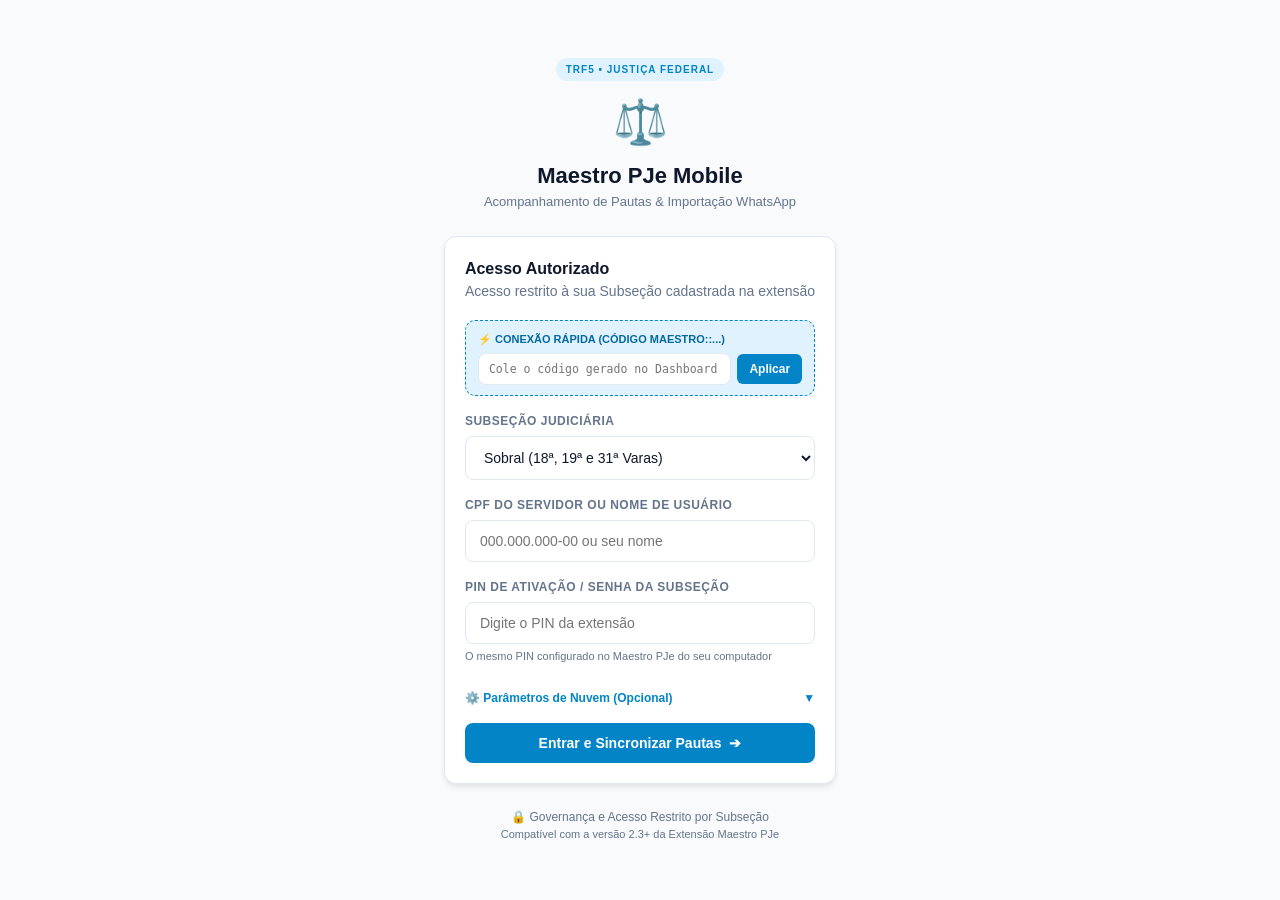
==== index.html @ 02ad8655 "Publicar Maestro PJe Mobile PWA (WhatsApp -> Escala)" ====
<!DOCTYPE html>
<html lang="pt-BR">
<head>
  <meta charset="UTF-8">
  <meta name="viewport" content="width=device-width, initial-scale=1.0, maximum-scale=1.0, user-scalable=no, viewport-fit=cover">
  <title>Maestro PJe - Gestão de Pautas</title>
  
  <!-- Configurações PWA Android -->
  <meta name="theme-color" content="#0284C7">
  <meta name="mobile-web-app-capable" content="yes">
  <meta name="apple-mobile-web-app-status-bar-style" content="black-translucent">
  <link rel="manifest" href="./manifest.json">
  <link rel="icon" type="image/png" sizes="192x192" href="./icon-192.png">
  <link rel="apple-touch-icon" href="./icon-192.png">

  <link rel="stylesheet" href="./styles.css">
</head>
<body>

  <!-- ========================================================== -->
  <!-- TELA 1: AUTENTICAÇÃO E VINCULAÇÃO DE SUBSEÇÃO             -->
  <!-- ========================================================== -->
  <div id="screenLogin" class="screen active">
    <div class="login-container">
      <div class="login-brand">
        <div class="brand-badge">TRF5 • JUSTIÇA FEDERAL</div>
        <div class="brand-icon">⚖️</div>
        <h1>Maestro PJe Mobile</h1>
        <p class="brand-sub">Acompanhamento de Pautas &amp; Importação WhatsApp</p>
      </div>

      <div class="card login-card">
        <div class="card-header">
          <h3>Acesso Autorizado</h3>
          <p class="text-muted">Acesso restrito à sua Subseção cadastrada na extensão</p>
        </div>

        <form id="formLogin">
          <!-- BLOCO COMPACTO: PAREAMENTO RÁPIDO COM CÓDIGO DA VARA -->
          <div class="wpp-code-box">
            <label for="loginCodigoConexao" class="wpp-code-label">⚡ Conexão Rápida (Código MAESTRO::...)</label>
            <div class="wpp-code-row">
              <input type="text" id="loginCodigoConexao" class="form-control wpp-code-input" placeholder="Cole o código gerado no Dashboard...">
              <button type="button" id="btnAplicarCodigoMobile" class="btn btn-primary btn-sm">Aplicar</button>
            </div>
            <div id="loginCodigoStatus" class="wpp-code-status" style="display: none;"></div>
          </div>

          <div class="form-group">
            <label for="loginSubsecao">Subseção Judiciária</label>
            <select id="loginSubsecao" class="form-control" required>
              <option value="">Selecione sua subseção...</option>
              <option value="sobral" selected>Sobral (18ª, 19ª e 31ª Varas)</option>
              <option value="fortaleza">Fortaleza (Sede JFCE)</option>
              <option value="juazeiro_do_norte">Juazeiro do Norte</option>
              <option value="limoeiro_do_norte">Limoeiro do Norte</option>
              <option value="crateus">Crateús</option>
              <option value="quixada">Quixadá</option>
              <option value="taua">Tauá</option>
              <option value="iguatu">Iguatu</option>
              <option value="itapipoca">Itapipoca</option>
              <option value="maracanau">Maracanaú</option>
            </select>
          </div>

          <div class="form-group">
            <label for="loginCpf">CPF do Servidor ou Nome de Usuário</label>
            <input type="text" id="loginCpf" class="form-control" placeholder="000.000.000-00 ou seu nome" required autocomplete="username">
          </div>

          <div class="form-group">
            <label for="loginPin">PIN de Ativação / Senha da Subseção</label>
            <input type="password" id="loginPin" class="form-control" placeholder="Digite o PIN da extensão" required autocomplete="current-password">
            <small class="form-hint">O mesmo PIN configurado no Maestro PJe do seu computador</small>
          </div>

          <div class="advanced-toggle" id="btnToggleConfigAvancada" role="button" tabindex="0">
            <span>⚙️ Parâmetros de Nuvem (Opcional)</span>
            <span id="iconToggleAdv">▼</span>
          </div>

          <div id="boxConfigAvancada" class="advanced-box" style="display: none;">
            <div class="form-group">
              <label for="loginProjectId">ID do Projeto Firebase</label>
              <input type="text" id="loginProjectId" class="form-control" placeholder="ex: maestro-pje-trf5">
            </div>
            <div class="form-group">
              <label for="loginChaveNuvem">Chave de Criptografia da Subseção</label>
              <input type="password" id="loginChaveNuvem" class="form-control" placeholder="Chave AES da Vara (se aplicável)">
            </div>
            <label class="wpp-checkbox-inline">
              <input type="checkbox" id="chkLembrarChaveMobile" checked>
              <span>Manter chave AES salva neste aparelho (para envio rápido)</span>
            </label>
          </div>

          <button type="submit" id="btnLogin" class="btn btn-primary btn-block">
            <span>Entrar e Sincronizar Pautas</span>
            <span class="btn-arrow">➔</span>
          </button>
        </form>

        <div id="loginMsg" class="alert-box" style="display: none;"></div>
      </div>

      <div class="login-footer">
        <p>🔒 Governança e Acesso Restrito por Subseção</p>
        <p class="text-xs">Compatível com a versão 2.3+ da Extensão Maestro PJe</p>
      </div>
    </div>
  </div>

  <!-- ========================================================== -->
  <!-- TELA 2: APLICATIVO PRINCIPAL (PAUTAS, WHATSAPP E RELATÓRIOS) -->
  <!-- ========================================================== -->
  <div id="screenApp" class="screen">
    
    <!-- HEADER SUPERIOR -->
    <header class="app-header">
      <div class="header-left">
        <div class="app-badge">MAESTRO PJE</div>
        <div class="user-subsecao-badge" id="headerSubsecaoBadge">
          <span class="sub-dot"></span>
          <span id="lblNomeSubsecao">Sobral</span>
        </div>
      </div>
      <div class="header-right">
        <button type="button" class="btn-icon" id="btnHeaderSyncPautas" title="Recarregar pautas">🔄</button>
        <button type="button" class="btn-icon" id="btnHeaderLogout" title="Sair / Trocar usuário">🚪</button>
      </div>
    </header>

    <!-- BARRA DE USUÁRIO E RESTRIÇÃO DE ESCOPO -->
    <div class="user-status-strip">
      <div class="status-info">
        <span class="user-avatar">👤</span>
        <div class="user-details">
          <span class="user-name" id="lblUsuarioNome">Servidor Autorizado</span>
          <span class="user-scope" id="lblEscopoRestricao">🔒 Acesso restrito à Subseção de Sobral</span>
        </div>
      </div>
      <span class="badge-role" id="lblPerfilRole">Editor</span>
    </div>

    <!-- ABAS PRINCIPAIS (NAVEGAÇÃO) -->
    <nav class="main-tabs">
      <button type="button" class="tab-btn active" data-tab="tabDashboard">
        <span class="tab-icon">📊</span>
        <span>Visão Geral</span>
      </button>
      <button type="button" class="tab-btn" data-tab="tabPautas">
        <span class="tab-icon">🗓️</span>
        <span>Pautas</span>
      </button>
      <button type="button" class="tab-btn" data-tab="tabWhatsapp">
        <span class="tab-icon">📲</span>
        <span>WhatsApp</span>
      </button>
      <button type="button" class="tab-btn" data-tab="tabRelatorios">
        <span class="tab-icon">📄</span>
        <span>Relatórios</span>
      </button>
    </nav>

    <!-- CONTEÚDO PRINCIPAL -->
    <main class="main-content">
      
      <!-- ====================================================== -->
      <!-- ABA 1: DASHBOARD / VISÃO GERAL                         -->
      <!-- ====================================================== -->
      <section id="tabDashboard" class="tab-content active">
        
        <!-- SELETOR DE MÊS/PERÍODO -->
        <div class="period-selector-card">
          <button type="button" class="btn-circle" id="btnMesAnterior" data-delta="-1">◀</button>
          <div class="period-label">
            <span class="period-month" id="lblMesAtual">Novembro</span>
            <span class="period-year" id="lblAnoAtual">2026</span>
          </div>
          <button type="button" class="btn-circle" id="btnMesProximo" data-delta="1">▶</button>
        </div>

        <!-- CARDS DE KPIS PRINCIPAIS -->
        <div class="kpi-grid">
          <div class="kpi-card kpi-total">
            <div class="kpi-icon">📋</div>
            <div class="kpi-value" id="kpiTotalVagas">0</div>
            <div class="kpi-label">Total de Vagas</div>
            <div class="kpi-hint" id="kpiTotalPautas">0 pautas cadastradas</div>
          </div>

          <div class="kpi-card kpi-marcadas">
            <div class="kpi-icon">🟢</div>
            <div class="kpi-value" id="kpiMarcadas">0</div>
            <div class="kpi-label">Perícias Marcadas</div>
            <div class="kpi-progress">
              <div class="progress-bar bar-green" id="barMarcadas" style="width: 0%;"></div>
            </div>
          </div>

          <div class="kpi-card kpi-pendentes">
            <div class="kpi-icon">🟡</div>
            <div class="kpi-value" id="kpiPendentes">0</div>
            <div class="kpi-label">Perícias Pendentes</div>
            <div class="kpi-progress">
              <div class="progress-bar bar-yellow" id="barPendentes" style="width: 0%;"></div>
            </div>
          </div>

          <div class="kpi-card kpi-taxa">
            <div class="kpi-icon">📈</div>
            <div class="kpi-value" id="kpiTaxaOcupacao">0%</div>
            <div class="kpi-label">Taxa de Ocupação</div>
            <div class="kpi-hint">Marcadas vs Disponíveis</div>
          </div>
        </div>

        <!-- DISTRIBUIÇÃO POR VARAS DA SUBSEÇÃO -->
        <div class="section-card">
          <div class="section-header">
            <h4>⚖️ Vagas por Vara da Subseção</h4>
            <span class="text-xs text-muted" id="lblQtdVaras">3 Varas</span>
          </div>
          <div class="varas-list" id="listaVarasKpi">
            <!-- Renderizado via JavaScript -->
          </div>
        </div>

        <!-- DISTRIBUIÇÃO POR CATEGORIA -->
        <div class="section-card">
          <div class="section-header">
            <h4>🩺 Perícias por Categoria</h4>
          </div>
          <div class="category-breakdown">
            <div class="cat-item">
              <span class="cat-dot dot-blue"></span>
              <span class="cat-name">Médica Geral / Esp.</span>
              <strong class="cat-count" id="countCatMedica">0</strong>
            </div>
            <div class="cat-item">
              <span class="cat-dot dot-green"></span>
              <span class="cat-name">Social / Assistencial</span>
              <strong class="cat-count" id="countCatSocial">0</strong>
            </div>
            <div class="cat-item">
              <span class="cat-dot dot-orange"></span>
              <span class="cat-name">Outras (Eng./Contábil)</span>
              <strong class="cat-count" id="countCatOutras">0</strong>
            </div>
          </div>
        </div>

        <!-- ATALHOS RÁPIDOS -->
        <div class="quick-actions">
          <button type="button" class="btn btn-primary quick-action-full" id="btnQuickWhatsapp">
            <span>📲 Colar Pauta(s) do WhatsApp → Planilha</span>
          </button>
          <button type="button" class="btn btn-outline" id="btnQuickRelatorio">
            <span>📄 Gerar Relatório do Mês</span>
          </button>
          <button type="button" class="btn btn-outline" id="btnQuickVerPautas">
            <span>🔍 Ver Lista Completa</span>
          </button>
        </div>

      </section>

      <!-- ====================================================== -->
      <!-- ABA 2: LISTAGEM DETALHADA DAS PAUTAS                   -->
      <!-- ====================================================== -->
      <section id="tabPautas" class="tab-content">
        
        <!-- BARRA DE FILTROS -->
        <div class="filters-card">
          <div class="search-box">
            <span class="search-icon">🔍</span>
            <input type="text" id="filtroTexto" placeholder="Buscar perito, vara, data...">
            <button type="button" class="btn-clear" id="btnLimparBusca" style="display:none;">✕</button>
          </div>

          <div class="filter-pills">
            <button type="button" class="pill active" data-filtro="todos">Todas (<span id="pillCountTodos">0</span>)</button>
            <button type="button" class="pill pill-green" data-filtro="marcado">Marcadas (<span id="pillCountMarcadas">0</span>)</button>
            <button type="button" class="pill pill-yellow" data-filtro="pendente">Pendentes (<span id="pillCountPendentes">0</span>)</button>
          </div>

          <div class="filter-row">
            <select id="filtroVara" class="form-select-sm">
              <option value="">Todas as Varas</option>
            </select>

            <select id="filtroCategoria" class="form-select-sm">
              <option value="">Todas as Categorias</option>
              <option value="medica">Médica</option>
              <option value="social">Social</option>
              <option value="outras">Outras</option>
            </select>
          </div>
        </div>

        <!-- CONTADOR DE RESULTADOS -->
        <div class="results-info">
          <span id="lblQtdPautasFiltradas">Exibindo 0 pautas</span>
          <span class="text-muted" id="lblSubsecaoEscopoFiltro">Subseção: Sobral</span>
        </div>

        <!-- LISTA DE CARDS DE PAUTAS -->
        <div class="pautas-list" id="listaPautasCards">
          <!-- Renderizado via JavaScript -->
        </div>

      </section>

      <!-- ====================================================== -->
      <!-- ABA 3: IMPORTAÇÃO DO WHATSAPP PARA A PLANILHA         -->
      <!-- ====================================================== -->
      <section id="tabWhatsapp" class="tab-content">

        <!-- BANNER DE FILA OFFLINE PENDENTE -->
        <div id="bannerFilaPendenteMobile" class="wpp-offline-banner" style="display: none;">
          <div>
            <strong>⏳ Envio pendente (Offline):</strong>
            <span id="lblQtdFilaOffline">0 pauta(s) aguardando conexão</span>
          </div>
          <button type="button" class="btn btn-sm btn-primary" id="btnReenviarFilaOffline">🔄 Reenviar</button>
        </div>

        <!-- CARD DE ENTRADA DE CONVERSA WHATSAPP -->
        <div class="section-card">
          <div class="section-header">
            <h4>📲 Importar Pautas do WhatsApp</h4>
            <span class="badge-role" id="badgePermissaoEnvioWpp">Editor</span>
          </div>
          <p class="text-xs text-muted" style="margin-bottom: 12px;">
            Copie uma ou mais mensagens de pauta no WhatsApp (ou use <b>Compartilhar ➔ Maestro PJe</b>), cole abaixo e confira antes de enviar para a planilha <b>Escala &amp; Calendário</b>.
          </p>

          <div class="wpp-actions-row">
            <button type="button" class="btn btn-primary btn-sm wpp-btn-paste" id="btnColarWhatsAppMobile">
              <span>📋 Colar do WhatsApp</span>
            </button>
            <button type="button" class="btn btn-outline btn-sm" id="btnExemploTextoWpp">
              <span>💡 Exemplo</span>
            </button>
            <button type="button" class="btn btn-outline btn-sm" id="btnLimparTextoWpp">
              <span>🧹 Limpar</span>
            </button>
          </div>

          <textarea
            id="txtConversaWhatsApp"
            class="form-control wpp-textarea"
            rows="6"
            placeholder="Cole aqui 1 ou várias mensagens de pauta copiadas do WhatsApp...&#10;&#10;Ex: [24/11 09:40] Dra. Bárbara: Posso atender dias 07/12 e 14/12 às 08h30 (15 vagas), 19ª Vara, na Justiça Federal."></textarea>

          <div class="wpp-defaults-grid">
            <div class="form-group" style="margin-bottom: 0;">
              <label for="selVaraPadraoWpp">Vara Padrão (se omitida)</label>
              <select id="selVaraPadraoWpp" class="form-select-sm"></select>
            </div>
            <div class="form-group" style="margin-bottom: 0;">
              <label for="selSituacaoPadraoWpp">Situação Inicial</label>
              <select id="selSituacaoPadraoWpp" class="form-select-sm">
                <option value="Não marcado" selected>⚪ Não marcado</option>
                <option value="Em marcação">🟡 Em marcação</option>
                <option value="Marcado">🟢 Marcado</option>
              </select>
            </div>
          </div>

          <div class="wpp-actions-row" style="margin-top: 12px; margin-bottom: 0;">
            <button type="button" class="btn btn-secondary btn-sm wpp-btn-parse" id="btnInterpretarWpp">
              <span>🔎 Interpretar Pauta(s)</span>
            </button>
            <button type="button" class="btn btn-outline btn-sm" id="btnAddPautaManualWpp">
              <span>➕ Pauta Manual</span>
            </button>
          </div>
        </div>

        <datalist id="datalistPeritosMobile"></datalist>

        <!-- PRÉVIA EDITÁVEL DAS PAUTAS DETECTADAS -->
        <div id="areaPreviewImportWpp" style="display: none;">
          <div class="results-info" style="margin-top: 4px;">
            <span id="lblResumoImportWpp">0 pauta(s) pronta(s) para envio</span>
            <button type="button" class="btn btn-outline btn-sm" id="btnSelecionarTodasImportWpp" style="padding: 4px 8px; font-size: 11px;">✓ Todas</button>
          </div>

          <div id="boxAlertasImportWpp" style="display: none;"></div>

          <div id="listaCardsImportWpp" class="wpp-cards-list">
            <!-- Cards editáveis gerados via app.js -->
          </div>

          <div class="wpp-submit-bar">
            <button type="button" class="btn btn-primary btn-block" id="btnEnviarPautasNuvemWpp">
              <span>☁️ Enviar para a Planilha da Extensão</span>
            </button>
            <div id="msgResultadoImportWpp" class="alert-box" style="display: none;"></div>
          </div>
        </div>

      </section>

      <!-- ====================================================== -->
      <!-- ABA 4: GERAÇÃO E EXPORTAÇÃO DE RELATÓRIOS              -->
      <!-- ====================================================== -->
      <section id="tabRelatorios" class="tab-content">
        
        <div class="section-card">
          <div class="section-header">
            <h4>📑 Centro de Relatórios</h4>
            <span class="badge-subsecao-lock" id="lblRelatorioSubsecao">Sobral</span>
          </div>
          <p class="text-sm text-muted">
            Gere relatórios oficiais das pautas, perícias marcadas e pendentes restritos à sua subseção.
          </p>
        </div>

        <!-- CARD 1: RELATÓRIO OFICIAL EM PDF -->
        <div class="report-action-card">
          <div class="report-icon-box icon-pdf">📄</div>
          <div class="report-details">
            <h5>Relatório de Pautas (PDF)</h5>
            <p>Formato oficial institucional para impressão ou envio com resumo de marcadas e pendentes.</p>
            <div class="report-buttons">
              <button type="button" class="btn btn-primary btn-sm" id="btnRelPdfMes">
                <span>Imprimir / Salvar PDF (Mês Atual)</span>
              </button>
              <button type="button" class="btn btn-outline btn-sm" id="btnRelPdfCompleto">
                <span>PDF de Todas as Pautas</span>
              </button>
            </div>
          </div>
        </div>

        <!-- CARD 2: PLANILHA EXCEL / CSV -->
        <div class="report-action-card">
          <div class="report-icon-box icon-csv">📊</div>
          <div class="report-details">
            <h5>Planilha de Pautas (CSV / Excel)</h5>
            <p>Exportação de dados tabulares para acompanhamento de pautas, vagas e perícias.</p>
            <div class="report-buttons">
              <button type="button" class="btn btn-secondary btn-sm" id="btnRelCsv">
                <span>Baixar Planilha CSV</span>
              </button>
            </div>
          </div>
        </div>

        <!-- CARD 3: RESUMO EXECUTIVO PARA WHATSAPP -->
        <div class="report-action-card">
          <div class="report-icon-box icon-wpp">💬</div>
          <div class="report-details">
            <h5>Resumo para WhatsApp / Mensagens</h5>
            <p>Texto pronto formatado para envio a juízes, diretores de secretaria e equipes.</p>
            <div class="report-buttons">
              <button type="button" class="btn btn-outline btn-sm" id="btnRelCopiarWpp">
                <span>Copiar Resumo Textual</span>
              </button>
              <button type="button" class="btn btn-outline btn-sm" id="btnRelEnviarWpp">
                <span>Enviar pelo WhatsApp ➔</span>
              </button>
            </div>
          </div>
        </div>

        <!-- ÁREA DE PREVIEW / IMPRESSÃO DO RELATÓRIO -->
        <div id="areaPreviewRelatorio" class="report-preview-box" style="display: none;">
          <div class="preview-header">
            <h4>Visualização do Relatório</h4>
            <div class="preview-actions">
              <button type="button" class="btn btn-sm btn-primary" id="btnImprimirPreviewRelatorio">🖨️ Imprimir</button>
              <button type="button" class="btn btn-sm btn-outline" id="btnFecharPreviewRelatorio">✕ Fechar</button>
            </div>
          </div>
          <div id="conteudoRelatorioImpressao" class="printable-area">
            <!-- Conteúdo formatado injetado aqui -->
          </div>
        </div>

      </section>

    </main>

  </div>

  <script src="./whatsapp-parser.js"></script>
  <script src="./app.js"></script>
</body>
</html>
---- styles.css ----
/**
 * Maestro PJe - Estilos do Aplicativo Mobile Android
 * Otimizado para telas touch, dispositivos móveis e impressão de relatórios PDF.
 */

:root {
  --primary: #0284C7;
  --primary-dark: #0369A1;
  --primary-light: #E0F2FE;
  --secondary: #10B981;
  --secondary-dark: #059669;
  --warning: #F59E0B;
  --warning-dark: #D97706;
  --danger: #EF4444;
  --slate-50: #F8FAFC;
  --slate-100: #F1F5F9;
  --slate-200: #E2E8F0;
  --slate-300: #CBD5E1;
  --slate-400: #94A3B8;
  --slate-500: #64748B;
  --slate-600: #475569;
  --slate-700: #334155;
  --slate-800: #1E293B;
  --slate-900: #0F172A;
  
  --bg-app: #F8FAFC;
  --surface: #FFFFFF;
  --text-main: #0F172A;
  --text-muted: #64748B;
  --border: #E2E8F0;
  --shadow-sm: 0 1px 2px rgba(0,0,0,0.05);
  --shadow-md: 0 4px 6px -1px rgba(0,0,0,0.08), 0 2px 4px -1px rgba(0,0,0,0.04);
  --shadow-lg: 0 10px 15px -3px rgba(0,0,0,0.1), 0 4px 6px -2px rgba(0,0,0,0.05);
  --radius: 12px;
}

@media (prefers-color-scheme: dark) {
  :root {
    --bg-app: #0F172A;
    --surface: #1E293B;
    --text-main: #F8FAFC;
    --text-muted: #94A3B8;
    --border: #334155;
    --slate-100: #1E293B;
    --slate-200: #334155;
    --primary-light: rgba(2, 132, 199, 0.15);
  }
}

* {
  box-sizing: border-box;
  margin: 0;
  padding: 0;
  -webkit-tap-highlight-color: transparent;
}

body {
  font-family: -apple-system, BlinkMacSystemFont, "Segoe UI", Roboto, Helvetica, Arial, sans-serif;
  background-color: var(--bg-app);
  color: var(--text-main);
  font-size: 14px;
  line-height: 1.5;
  user-select: none;
  -webkit-user-select: none;
  overflow-x: hidden;
  padding-bottom: env(safe-area-inset-bottom, 20px);
}

input, textarea, select {
  user-select: text;
  -webkit-user-select: text;
}

/* ==========================================================
   GERENCIAMENTO DE TELAS
   ========================================================== */
.screen {
  display: none;
  min-height: 100vh;
}

.screen.active {
  display: flex;
  flex-direction: column;
}

/* ==========================================================
   TELA DE LOGIN E ATIVAÇÃO
   ========================================================== */
.login-container {
  max-width: 440px;
  margin: 0 auto;
  padding: 24px 20px;
  display: flex;
  flex-direction: column;
  justify-content: center;
  min-height: 100vh;
}

.login-brand {
  text-align: center;
  margin-bottom: 24px;
}

.brand-badge {
  display: inline-block;
  font-size: 10px;
  font-weight: 700;
  letter-spacing: 1px;
  color: var(--primary);
  background: var(--primary-light);
  padding: 4px 10px;
  border-radius: 20px;
  margin-bottom: 8px;
}

.brand-icon {
  font-size: 44px;
  margin-bottom: 4px;
}

.login-brand h1 {
  font-size: 22px;
  font-weight: 800;
  color: var(--text-main);
}

.brand-sub {
  font-size: 13px;
  color: var(--text-muted);
}

.card {
  background: var(--surface);
  border: 1px solid var(--border);
  border-radius: var(--radius);
  box-shadow: var(--shadow-md);
  padding: 20px;
}

.card-header {
  margin-bottom: 18px;
}

.card-header h3 {
  font-size: 16px;
  font-weight: 700;
}

.form-group {
  margin-bottom: 16px;
}

.form-group label {
  display: block;
  font-size: 12px;
  font-weight: 600;
  color: var(--text-muted);
  margin-bottom: 6px;
  text-transform: uppercase;
  letter-spacing: 0.5px;
}

.form-control, .form-select-sm {
  width: 100%;
  padding: 12px 14px;
  font-size: 14px;
  border: 1px solid var(--border);
  border-radius: 8px;
  background: var(--surface);
  color: var(--text-main);
  outline: none;
  transition: border-color 0.2s, box-shadow 0.2s;
}

.form-control:focus, .form-select-sm:focus {
  border-color: var(--primary);
  box-shadow: 0 0 0 3px rgba(2, 132, 199, 0.2);
}

.form-hint {
  display: block;
  font-size: 11px;
  color: var(--text-muted);
  margin-top: 4px;
}

.advanced-toggle {
  display: flex;
  justify-content: space-between;
  align-items: center;
  font-size: 12px;
  font-weight: 600;
  color: var(--primary);
  padding: 8px 0;
  cursor: pointer;
  margin-bottom: 8px;
}

.advanced-box {
  background: var(--slate-100);
  border-radius: 8px;
  padding: 14px;
  margin-bottom: 16px;
  border: 1px dashed var(--border);
}

.btn {
  display: inline-flex;
  align-items: center;
  justify-content: center;
  gap: 8px;
  padding: 12px 18px;
  font-size: 14px;
  font-weight: 600;
  border-radius: 8px;
  border: none;
  cursor: pointer;
  transition: all 0.2s ease;
  user-select: none;
}

.btn-block {
  width: 100%;
}

.btn-primary {
  background: var(--primary);
  color: #FFFFFF;
}

.btn-primary:active {
  background: var(--primary-dark);
  transform: scale(0.98);
}

.btn-secondary {
  background: var(--secondary);
  color: #FFFFFF;
}

.btn-secondary:active {
  background: var(--secondary-dark);
  transform: scale(0.98);
}

.btn-outline {
  background: transparent;
  border: 1px solid var(--border);
  color: var(--text-main);
}

.btn-outline:active {
  background: var(--slate-100);
}

.btn-sm {
  padding: 8px 12px;
  font-size: 12px;
  border-radius: 6px;
}

.btn-circle {
  width: 36px;
  height: 36px;
  border-radius: 50%;
  border: 1px solid var(--border);
  background: var(--surface);
  color: var(--text-main);
  display: flex;
  align-items: center;
  justify-content: center;
  font-size: 14px;
  cursor: pointer;
}

.btn-circle:active {
  background: var(--slate-100);
}

.alert-box {
  padding: 10px 14px;
  border-radius: 8px;
  font-size: 12px;
  margin-top: 14px;
}

.alert-danger {
  background: rgba(239, 68, 68, 0.1);
  color: var(--danger);
  border: 1px solid rgba(239, 68, 68, 0.3);
}

.alert-success {
  background: rgba(16, 185, 129, 0.1);
  color: var(--secondary);
  border: 1px solid rgba(16, 185, 129, 0.3);
}

.login-footer {
  text-align: center;
  margin-top: 24px;
  font-size: 12px;
  color: var(--text-muted);
}

.text-xs { font-size: 11px; }
.text-sm { font-size: 12.5px; }
.text-muted { color: var(--text-muted); }

/* ==========================================================
   HEADER DO APLICATIVO
   ========================================================== */
.app-header {
  background: linear-gradient(135deg, #0F172A 0%, #1E293B 100%);
  color: #FFFFFF;
  padding: 12px 16px;
  display: flex;
  align-items: center;
  justify-content: space-between;
  box-shadow: var(--shadow-sm);
  position: sticky;
  top: 0;
  z-index: 50;
}

.header-left {
  display: flex;
  align-items: center;
  gap: 10px;
}

.app-badge {
  font-size: 11px;
  font-weight: 800;
  letter-spacing: 0.5px;
  color: var(--primary);
  background: rgba(2, 132, 199, 0.2);
  border: 1px solid rgba(2, 132, 199, 0.4);
  padding: 2px 8px;
  border-radius: 4px;
}

.user-subsecao-badge {
  display: flex;
  align-items: center;
  gap: 6px;
  font-size: 13px;
  font-weight: 700;
  color: #FFFFFF;
}

.sub-dot {
  width: 8px;
  height: 8px;
  border-radius: 50%;
  background: #34D399;
}

.btn-icon {
  background: rgba(255, 255, 255, 0.1);
  border: none;
  color: #FFFFFF;
  width: 34px;
  height: 34px;
  border-radius: 8px;
  display: inline-flex;
  align-items: center;
  justify-content: center;
  font-size: 16px;
  cursor: pointer;
  margin-left: 6px;
}

.btn-icon:active {
  background: rgba(255, 255, 255, 0.25);
}

/* ==========================================================
   FAIXA DE STATUS E RESTRIÇÃO DE ESCOPO
   ========================================================== */
.user-status-strip {
  background: var(--surface);
  border-bottom: 1px solid var(--border);
  padding: 10px 16px;
  display: flex;
  align-items: center;
  justify-content: space-between;
}

.status-info {
  display: flex;
  align-items: center;
  gap: 10px;
}

.user-avatar {
  font-size: 20px;
}

.user-details {
  display: flex;
  flex-direction: column;
}

.user-name {
  font-size: 13px;
  font-weight: 700;
}

.user-scope {
  font-size: 11px;
  color: var(--primary);
  font-weight: 600;
}

.badge-role {
  font-size: 11px;
  font-weight: 700;
  padding: 3px 8px;
  border-radius: 12px;
  background: rgba(16, 185, 129, 0.15);
  color: var(--secondary-dark);
  border: 1px solid rgba(16, 185, 129, 0.3);
}

/* ==========================================================
   ABAS DE NAVEGAÇÃO
   ========================================================== */
.main-tabs {
  display: flex;
  background: var(--surface);
  border-bottom: 1px solid var(--border);
  position: sticky;
  top: 58px;
  z-index: 40;
}

.tab-btn {
  flex: 1;
  display: flex;
  flex-direction: column;
  align-items: center;
  justify-content: center;
  gap: 2px;
  padding: 9px 4px;
  background: transparent;
  border: none;
  border-bottom: 3px solid transparent;
  color: var(--text-muted);
  font-size: 11.5px;
  font-weight: 700;
  cursor: pointer;
  transition: all 0.2s;
}

.tab-btn.active {
  color: var(--primary);
  border-bottom-color: var(--primary);
  background: var(--primary-light);
}

.tab-icon {
  font-size: 16px;
}

/* ==========================================================
   CONTEÚDO DAS ABAS
   ========================================================== */
.main-content {
  padding: 16px;
  max-width: 600px;
  margin: 0 auto;
  width: 100%;
}

.tab-content {
  display: none;
}

.tab-content.active {
  display: block;
}

/* ==========================================================
   SELETOR DE PERÍODO / MÊS
   ========================================================== */
.period-selector-card {
  background: var(--surface);
  border: 1px solid var(--border);
  border-radius: var(--radius);
  padding: 10px 16px;
  display: flex;
  align-items: center;
  justify-content: space-between;
  margin-bottom: 16px;
  box-shadow: var(--shadow-sm);
}

.period-label {
  text-align: center;
}

.period-month {
  display: block;
  font-size: 16px;
  font-weight: 800;
  color: var(--text-main);
}

.period-year {
  font-size: 12px;
  color: var(--text-muted);
}

/* ==========================================================
   GRID DE KPIS
   ========================================================== */
.kpi-grid {
  display: grid;
  grid-template-columns: repeat(2, 1fr);
  gap: 12px;
  margin-bottom: 16px;
}

.kpi-card {
  background: var(--surface);
  border: 1px solid var(--border);
  border-radius: var(--radius);
  padding: 14px;
  box-shadow: var(--shadow-sm);
  position: relative;
  overflow: hidden;
}

.kpi-icon {
  font-size: 20px;
  margin-bottom: 4px;
}

.kpi-value {
  font-size: 26px;
  font-weight: 900;
  line-height: 1.1;
  color: var(--text-main);
  margin-bottom: 2px;
}

.kpi-label {
  font-size: 12px;
  font-weight: 600;
  color: var(--text-muted);
}

.kpi-hint {
  font-size: 11px;
  color: var(--text-muted);
  margin-top: 6px;
}

.kpi-marcadas .kpi-value { color: var(--secondary); }
.kpi-pendentes .kpi-value { color: var(--warning-dark); }
.kpi-total .kpi-value { color: var(--primary); }

.kpi-progress {
  height: 6px;
  background: var(--slate-100);
  border-radius: 3px;
  margin-top: 8px;
  overflow: hidden;
}

.progress-bar {
  height: 100%;
  border-radius: 3px;
  transition: width 0.4s ease;
}

.bar-green { background: var(--secondary); }
.bar-yellow { background: var(--warning); }

/* ==========================================================
   CARDS DE SEÇÕES E LISTAS
   ========================================================== */
.section-card {
  background: var(--surface);
  border: 1px solid var(--border);
  border-radius: var(--radius);
  padding: 16px;
  margin-bottom: 16px;
  box-shadow: var(--shadow-sm);
}

.section-header {
  display: flex;
  align-items: center;
  justify-content: space-between;
  margin-bottom: 12px;
}

.section-header h4 {
  font-size: 14px;
  font-weight: 700;
}

.varas-list {
  display: flex;
  flex-direction: column;
  gap: 8px;
}

.vara-row {
  display: flex;
  align-items: center;
  justify-content: space-between;
  padding: 8px 12px;
  background: var(--slate-100);
  border-radius: 8px;
}

.vara-title {
  font-size: 13px;
  font-weight: 600;
}

.vara-counts {
  display: flex;
  align-items: center;
  gap: 8px;
  font-size: 12px;
}

.badge-count {
  padding: 2px 6px;
  border-radius: 4px;
  font-weight: 700;
}

.badge-count-green { background: rgba(16, 185, 129, 0.15); color: var(--secondary-dark); }
.badge-count-yellow { background: rgba(245, 158, 11, 0.15); color: var(--warning-dark); }

.category-breakdown {
  display: flex;
  flex-direction: column;
  gap: 8px;
}

.cat-item {
  display: flex;
  align-items: center;
  justify-content: space-between;
  padding: 6px 0;
  border-bottom: 1px solid var(--border);
}

.cat-item:last-child { border-bottom: none; }

.cat-dot {
  width: 10px;
  height: 10px;
  border-radius: 50%;
  display: inline-block;
  margin-right: 8px;
}

.dot-blue { background: var(--primary); }
.dot-green { background: var(--secondary); }
.dot-orange { background: var(--warning); }

.quick-actions {
  display: grid;
  grid-template-columns: repeat(2, 1fr);
  gap: 10px;
  margin-bottom: 20px;
}

.quick-action-full {
  grid-column: 1 / -1;
}

/* ==========================================================
   FILTROS E PESQUISA DE PAUTAS
   ========================================================== */
.filters-card {
  background: var(--surface);
  border: 1px solid var(--border);
  border-radius: var(--radius);
  padding: 12px;
  margin-bottom: 12px;
  box-shadow: var(--shadow-sm);
}

.search-box {
  display: flex;
  align-items: center;
  background: var(--slate-100);
  border-radius: 8px;
  padding: 8px 12px;
  margin-bottom: 10px;
}

.search-icon {
  margin-right: 8px;
  color: var(--text-muted);
}

.search-box input {
  flex: 1;
  border: none;
  background: transparent;
  outline: none;
  color: var(--text-main);
  font-size: 14px;
}

.btn-clear {
  border: none;
  background: transparent;
  color: var(--text-muted);
  cursor: pointer;
  padding: 0 4px;
}

.filter-pills {
  display: flex;
  gap: 8px;
  margin-bottom: 10px;
  overflow-x: auto;
  padding-bottom: 4px;
}

.pill {
  padding: 6px 12px;
  border-radius: 20px;
  font-size: 12px;
  font-weight: 600;
  border: 1px solid var(--border);
  background: var(--surface);
  color: var(--text-muted);
  white-space: nowrap;
  cursor: pointer;
}

.pill.active {
  background: var(--primary);
  color: #FFFFFF;
  border-color: var(--primary);
}

.pill-green.active {
  background: var(--secondary);
  border-color: var(--secondary);
}

.pill-yellow.active {
  background: var(--warning);
  border-color: var(--warning);
}

.filter-row {
  display: grid;
  grid-template-columns: repeat(2, 1fr);
  gap: 8px;
}

.results-info {
  display: flex;
  justify-content: space-between;
  align-items: center;
  font-size: 12px;
  font-weight: 600;
  margin-bottom: 10px;
  padding: 0 4px;
}

/* ==========================================================
   CARDS DAS PAUTAS
   ========================================================== */
.pautas-list {
  display: flex;
  flex-direction: column;
  gap: 10px;
}

.pauta-card {
  background: var(--surface);
  border: 1px solid var(--border);
  border-radius: var(--radius);
  padding: 14px;
  box-shadow: var(--shadow-sm);
  transition: transform 0.15s, box-shadow 0.15s;
  border-left: 4px solid var(--primary);
}

.pauta-card.status-marcado {
  border-left-color: var(--secondary);
}

.pauta-card.status-pendente {
  border-left-color: var(--warning);
}

.pauta-header {
  display: flex;
  justify-content: space-between;
  align-items: flex-start;
  margin-bottom: 8px;
}

.pauta-date-badge {
  display: inline-flex;
  align-items: center;
  gap: 6px;
  font-size: 13px;
  font-weight: 700;
  color: var(--text-main);
}

.status-badge {
  font-size: 11px;
  font-weight: 700;
  padding: 3px 8px;
  border-radius: 12px;
}

.status-badge-marcado {
  background: rgba(16, 185, 129, 0.15);
  color: var(--secondary-dark);
}

.status-badge-pendente {
  background: rgba(245, 158, 11, 0.15);
  color: var(--warning-dark);
}

.pauta-perito {
  font-size: 15px;
  font-weight: 800;
  color: var(--text-main);
  margin-bottom: 4px;
}

.pauta-esp {
  font-size: 12.5px;
  color: var(--text-muted);
  margin-bottom: 10px;
}

.pauta-details-grid {
  display: grid;
  grid-template-columns: repeat(3, 1fr);
  gap: 8px;
  background: var(--slate-100);
  padding: 8px 10px;
  border-radius: 8px;
  margin-bottom: 8px;
}

.detail-item {
  font-size: 11.5px;
}

.detail-item strong {
  display: block;
  font-size: 13px;
  color: var(--text-main);
}

.pauta-obs {
  font-size: 11.5px;
  color: var(--slate-500);
  background: rgba(2, 132, 199, 0.05);
  border-left: 2px solid var(--primary);
  padding: 4px 8px;
  border-radius: 4px;
}

/* ==========================================================
   RELATÓRIOS
   ========================================================== */
.report-action-card {
  background: var(--surface);
  border: 1px solid var(--border);
  border-radius: var(--radius);
  padding: 16px;
  display: flex;
  gap: 14px;
  align-items: flex-start;
  margin-bottom: 12px;
  box-shadow: var(--shadow-sm);
}

.report-icon-box {
  width: 44px;
  height: 44px;
  border-radius: 10px;
  display: flex;
  align-items: center;
  justify-content: center;
  font-size: 22px;
  flex-shrink: 0;
}

.icon-pdf { background: rgba(239, 68, 68, 0.1); color: var(--danger); }
.icon-csv { background: rgba(16, 185, 129, 0.1); color: var(--secondary); }
.icon-wpp { background: rgba(37, 211, 102, 0.1); color: #25D366; }

.report-details h5 {
  font-size: 14px;
  font-weight: 700;
  margin-bottom: 4px;
}

.report-details p {
  font-size: 12px;
  color: var(--text-muted);
  margin-bottom: 10px;
}

.report-buttons {
  display: flex;
  flex-wrap: wrap;
  gap: 8px;
}

.badge-subsecao-lock {
  font-size: 11px;
  font-weight: 700;
  padding: 2px 8px;
  border-radius: 12px;
  background: var(--primary-light);
  color: var(--primary);
}

.report-preview-box {
  background: var(--surface);
  border: 1px solid var(--border);
  border-radius: var(--radius);
  padding: 16px;
  margin-top: 16px;
}

.preview-header {
  display: flex;
  justify-content: space-between;
  align-items: center;
  margin-bottom: 16px;
  padding-bottom: 10px;
  border-bottom: 1px solid var(--border);
}

/* ==========================================================
   IMPORTAÇÃO DE PAUTAS DO WHATSAPP & PAREAMENTO RÁPIDO
   ========================================================== */
.wpp-code-box {
  background: var(--primary-light);
  border: 1px dashed var(--primary);
  border-radius: 10px;
  padding: 10px 12px;
  margin-bottom: 16px;
}

.wpp-code-label {
  display: block;
  font-size: 11px;
  font-weight: 800;
  color: var(--primary-dark);
  text-transform: uppercase;
  margin-bottom: 6px;
}

.wpp-code-row {
  display: flex;
  gap: 6px;
  align-items: center;
}

.wpp-code-input {
  flex: 1;
  padding: 8px 10px;
  font-family: ui-monospace, SFMono-Regular, Menlo, Monaco, Consolas, monospace;
  font-size: 11.5px;
}

.wpp-code-status {
  margin-top: 6px;
  font-size: 11.5px;
  font-weight: 600;
  color: var(--secondary-dark);
}

.wpp-checkbox-inline {
  display: flex;
  align-items: center;
  gap: 8px;
  font-size: 12px;
  font-weight: 600;
  color: var(--text-main);
  cursor: pointer;
}

.wpp-checkbox-inline input {
  width: 16px;
  height: 16px;
  accent-color: var(--primary);
}

.wpp-actions-row {
  display: flex;
  flex-wrap: wrap;
  gap: 8px;
  margin-bottom: 10px;
}

.wpp-btn-paste,
.wpp-btn-parse {
  flex: 1;
}

.wpp-textarea {
  font-family: inherit;
  font-size: 13px;
  line-height: 1.45;
  min-height: 118px;
  resize: vertical;
  margin-bottom: 12px;
}

.wpp-defaults-grid {
  display: grid;
  grid-template-columns: repeat(2, 1fr);
  gap: 8px;
}

.wpp-offline-banner {
  background: rgba(245, 158, 11, 0.14);
  border: 1px solid rgba(245, 158, 11, 0.45);
  color: var(--warning-dark);
  border-radius: var(--radius);
  padding: 10px 12px;
  margin-bottom: 12px;
  display: flex;
  align-items: center;
  justify-content: space-between;
  gap: 10px;
  font-size: 12px;
}

.wpp-offline-banner span {
  display: block;
  font-size: 11.5px;
  color: var(--text-main);
}

.wpp-alert-pill {
  background: rgba(245, 158, 11, 0.14);
  border: 1px solid rgba(245, 158, 11, 0.4);
  color: var(--warning-dark);
  border-radius: 8px;
  padding: 8px 10px;
  font-size: 11.5px;
  font-weight: 600;
  margin-bottom: 10px;
}

.wpp-cards-list {
  display: flex;
  flex-direction: column;
  gap: 12px;
  margin-bottom: 14px;
}

.wpp-pauta-edit-card {
  background: var(--surface);
  border: 1px solid var(--border);
  border-left: 4px solid var(--primary);
  border-radius: var(--radius);
  padding: 12px;
  box-shadow: var(--shadow-sm);
}

.wpp-pauta-edit-card.is-fora {
  border-left-color: #7C3AED;
}

.wpp-pauta-edit-card.is-duplicata {
  border-left-color: var(--warning);
}

.wpp-pauta-edit-card.has-pendencia {
  border-left-color: var(--danger);
}

.wpp-pauta-edit-card.is-unchecked {
  opacity: 0.6;
}

.wpp-card-top {
  display: flex;
  align-items: center;
  justify-content: space-between;
  gap: 8px;
  padding-bottom: 8px;
  margin-bottom: 10px;
  border-bottom: 1px solid var(--border);
}

.wpp-card-check {
  display: inline-flex;
  align-items: center;
  gap: 6px;
  font-size: 12.5px;
  font-weight: 800;
  color: var(--text-main);
  cursor: pointer;
}

.wpp-card-check input {
  width: 17px;
  height: 17px;
  accent-color: var(--primary);
}

.wpp-card-badges {
  display: flex;
  align-items: center;
  gap: 4px;
  flex-wrap: wrap;
}

.wpp-mini-badge {
  font-size: 10px;
  font-weight: 800;
  padding: 2px 7px;
  border-radius: 10px;
}

.wpp-mini-badge.ok {
  background: rgba(16, 185, 129, 0.15);
  color: var(--secondary-dark);
}

.wpp-mini-badge.fora {
  background: rgba(124, 58, 237, 0.14);
  color: #6D28D9;
}

.wpp-mini-badge.warn {
  background: rgba(245, 158, 11, 0.16);
  color: var(--warning-dark);
}

.wpp-mini-badge.err {
  background: rgba(239, 68, 68, 0.15);
  color: var(--danger);
}

.wpp-btn-rm-card {
  border: 1px solid var(--border);
  background: transparent;
  color: var(--danger);
  border-radius: 6px;
  padding: 3px 7px;
  font-size: 12px;
  font-weight: 700;
  cursor: pointer;
}

.wpp-field {
  margin-bottom: 8px;
}

.wpp-field label {
  display: block;
  font-size: 10.5px;
  font-weight: 700;
  color: var(--text-muted);
  text-transform: uppercase;
  margin-bottom: 3px;
}

.wpp-field input,
.wpp-field select {
  width: 100%;
  padding: 8px 10px;
  font-size: 13px;
  border: 1px solid var(--border);
  border-radius: 7px;
  background: var(--bg-app);
  color: var(--text-main);
  outline: none;
}

.wpp-field input:focus,
.wpp-field select:focus {
  border-color: var(--primary);
  background: var(--surface);
}

.wpp-card-grid-2 {
  display: grid;
  grid-template-columns: repeat(2, 1fr);
  gap: 8px;
}

.wpp-card-grid-3 {
  display: grid;
  grid-template-columns: repeat(3, 1fr);
  gap: 8px;
}

.wpp-endereco-box {
  background: rgba(124, 58, 237, 0.07);
  border: 1px dashed rgba(124, 58, 237, 0.4);
  border-radius: 8px;
  padding: 8px;
  margin-bottom: 8px;
}

.wpp-calc-strip {
  display: flex;
  flex-wrap: wrap;
  gap: 8px;
  justify-content: space-between;
  font-size: 11px;
  color: var(--text-muted);
  background: var(--slate-100);
  padding: 6px 10px;
  border-radius: 7px;
  margin-top: 4px;
}

.wpp-calc-strip b {
  color: var(--text-main);
}

.wpp-origin-snippet {
  margin-top: 6px;
  font-size: 10.5px;
  color: var(--text-muted);
  font-style: italic;
  white-space: nowrap;
  overflow: hidden;
  text-overflow: ellipsis;
}

.wpp-submit-bar {
  position: sticky;
  bottom: 8px;
  background: var(--surface);
  border: 1px solid var(--border);
  border-radius: var(--radius);
  padding: 12px;
  box-shadow: var(--shadow-lg);
  z-index: 20;
}

/* ==========================================================
   ESTILOS DE IMPRESSÃO / PDF OFICIAL
   ========================================================== */
@media print {
  body {
    background: #FFFFFF !important;
    color: #000000 !important;
  }

  .app-header, .user-status-strip, .main-tabs, .preview-actions, .quick-actions, .filters-card, .wpp-offline-banner, #tabWhatsapp {
    display: none !important;
  }

  .report-preview-box {
    border: none !important;
    padding: 0 !important;
    margin: 0 !important;
  }

  #areaPreviewRelatorio {
    display: block !important;
  }

  .printable-area {
    width: 100% !important;
  }

  .print-header {
    text-align: center;
    border-bottom: 2px solid #000000;
    padding-bottom: 12px;
    margin-bottom: 16px;
  }

  .print-title {
    font-size: 18px;
    font-weight: bold;
  }

  .print-subtitle {
    font-size: 14px;
  }

  .print-table {
    width: 100%;
    border-collapse: collapse;
    font-size: 11px;
    margin-top: 14px;
  }

  .print-table th, .print-table td {
    border: 1px solid #333333;
    padding: 6px 8px;
    text-align: left;
  }

  .print-table th {
    background-color: #F1F5F9 !important;
    font-weight: bold;
  }
}
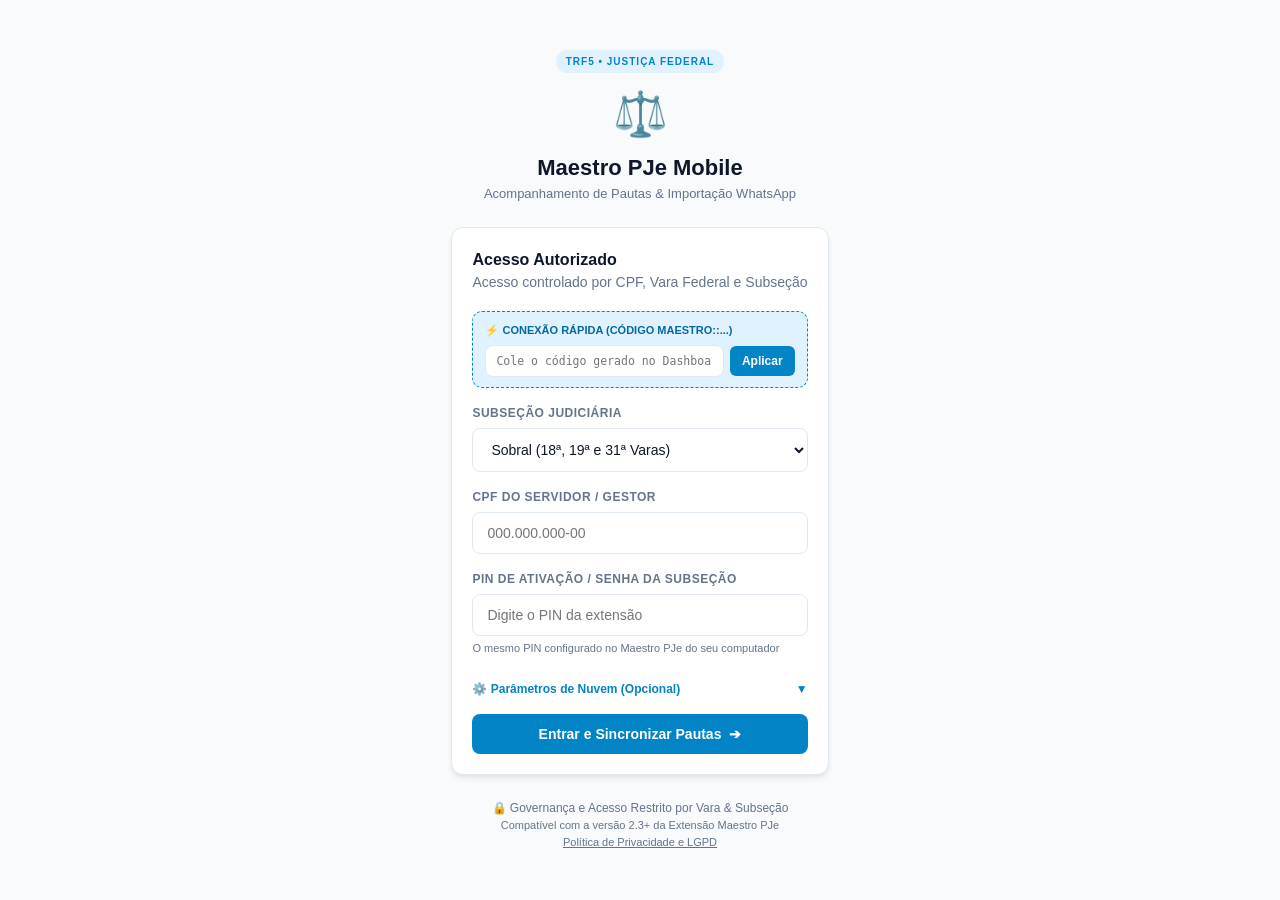
==== commit 9be799d1: "Atualizar Maestro PJe Mobile: Pauta e Escala Por Dia + Parser WhatsApp" ====
--- a/index.html
+++ b/index.html
@@ -9,11 +9,10 @@
   <meta name="theme-color" content="#0284C7">
   <meta name="mobile-web-app-capable" content="yes">
   <meta name="apple-mobile-web-app-status-bar-style" content="black-translucent">
-  <link rel="manifest" href="./manifest.json">
-  <link rel="icon" type="image/png" sizes="192x192" href="./icon-192.png">
-  <link rel="apple-touch-icon" href="./icon-192.png">
-
-  <link rel="stylesheet" href="./styles.css">
+  <link rel="manifest" href="manifest.json">
+  <link rel="icon" type="image/png" href="./icon-192.png">
+
+  <link rel="stylesheet" href="styles.css">
 </head>
 <body>
 
@@ -32,7 +31,7 @@
       <div class="card login-card">
         <div class="card-header">
           <h3>Acesso Autorizado</h3>
-          <p class="text-muted">Acesso restrito à sua Subseção cadastrada na extensão</p>
+          <p class="text-muted">Acesso controlado por CPF, Vara Federal e Subseção</p>
         </div>
 
         <form id="formLogin">
@@ -64,8 +63,8 @@
           </div>
 
           <div class="form-group">
-            <label for="loginCpf">CPF do Servidor ou Nome de Usuário</label>
-            <input type="text" id="loginCpf" class="form-control" placeholder="000.000.000-00 ou seu nome" required autocomplete="username">
+            <label for="loginCpf">CPF do Servidor / Gestor</label>
+            <input type="text" id="loginCpf" class="form-control" placeholder="000.000.000-00" required autocomplete="username">
           </div>
 
           <div class="form-group">
@@ -89,8 +88,8 @@
               <input type="password" id="loginChaveNuvem" class="form-control" placeholder="Chave AES da Vara (se aplicável)">
             </div>
             <label class="wpp-checkbox-inline">
-              <input type="checkbox" id="chkLembrarChaveMobile" checked>
-              <span>Manter chave AES salva neste aparelho (para envio rápido)</span>
+              <input type="checkbox" id="chkLembrarChaveMobile">
+              <span>Manter chave AES salva neste aparelho (padrão: somente nesta sessão)</span>
             </label>
           </div>
 
@@ -104,8 +103,9 @@
       </div>
 
       <div class="login-footer">
-        <p>🔒 Governança e Acesso Restrito por Subseção</p>
+        <p>🔒 Governança e Acesso Restrito por Vara &amp; Subseção</p>
         <p class="text-xs">Compatível com a versão 2.3+ da Extensão Maestro PJe</p>
+        <p class="text-xs"><a href="politica-privacidade.html" target="_blank" rel="noopener" style="color: inherit; text-decoration: underline;">Política de Privacidade e LGPD</a></p>
       </div>
     </div>
   </div>
@@ -121,7 +121,8 @@
         <div class="app-badge">MAESTRO PJE</div>
         <div class="user-subsecao-badge" id="headerSubsecaoBadge">
           <span class="sub-dot"></span>
-          <span id="lblNomeSubsecao">Sobral</span>
+          <span id="lblNomeSubsecao">Subseção</span>
+          <select id="selectHeaderSubsecao" class="header-subsecao-select" style="display: none;" aria-label="Selecionar Subseção"></select>
         </div>
       </div>
       <div class="header-right">
@@ -136,7 +137,7 @@
         <span class="user-avatar">👤</span>
         <div class="user-details">
           <span class="user-name" id="lblUsuarioNome">Servidor Autorizado</span>
-          <span class="user-scope" id="lblEscopoRestricao">🔒 Acesso restrito à Subseção de Sobral</span>
+          <span class="user-scope" id="lblEscopoRestricao">🔒 Acesso restrito à Subseção configurada</span>
         </div>
       </div>
       <span class="badge-role" id="lblPerfilRole">Editor</span>
@@ -146,11 +147,15 @@
     <nav class="main-tabs">
       <button type="button" class="tab-btn active" data-tab="tabDashboard">
         <span class="tab-icon">📊</span>
-        <span>Visão Geral</span>
+        <span>Resumo</span>
+      </button>
+      <button type="button" class="tab-btn" data-tab="tabPorDia">
+        <span class="tab-icon">📅</span>
+        <span>Por Dia</span>
       </button>
       <button type="button" class="tab-btn" data-tab="tabPautas">
         <span class="tab-icon">🗓️</span>
-        <span>Pautas</span>
+        <span>Lista</span>
       </button>
       <button type="button" class="tab-btn" data-tab="tabWhatsapp">
         <span class="tab-icon">📲</span>
@@ -158,7 +163,7 @@
       </button>
       <button type="button" class="tab-btn" data-tab="tabRelatorios">
         <span class="tab-icon">📄</span>
-        <span>Relatórios</span>
+        <span>Relat.</span>
       </button>
     </nav>
 
@@ -252,6 +257,9 @@
 
         <!-- ATALHOS RÁPIDOS -->
         <div class="quick-actions">
+          <button type="button" class="btn btn-secondary quick-action-full" id="btnQuickPorDia">
+            <span>📅 Ver Pauta &amp; Escala por Dia</span>
+          </button>
           <button type="button" class="btn btn-primary quick-action-full" id="btnQuickWhatsapp">
             <span>📲 Colar Pauta(s) do WhatsApp → Planilha</span>
           </button>
@@ -266,6 +274,114 @@
       </section>
 
       <!-- ====================================================== -->
+      <!-- ABA 1B: VISUALIZAÇÃO DIÁRIA (PAUTA PJE & ESCALA)       -->
+      <!-- ====================================================== -->
+      <section id="tabPorDia" class="tab-content">
+
+        <!-- BARRA DE NAVEGAÇÃO DE DATA -->
+        <div class="dia-nav-card">
+          <div class="dia-nav-top">
+            <button type="button" class="btn-circle" id="btnDiaAnterior" title="Dia anterior" aria-label="Dia anterior">◀</button>
+            <div class="dia-nav-center">
+              <div class="dia-nav-weekday" id="lblDiaSelecionadoTitulo">Hoje</div>
+              <div class="dia-nav-date-row">
+                <span class="dia-nav-date-text" id="lblDiaSelecionadoSubtitulo">--/--/----</span>
+                <input type="date" id="inputDataPorDia" class="dia-date-input" aria-label="Escolher data">
+              </div>
+            </div>
+            <button type="button" class="btn-circle" id="btnDiaProximo" title="Próximo dia" aria-label="Próximo dia">▶</button>
+          </div>
+          <div class="dia-quick-row">
+            <button type="button" class="btn btn-outline btn-sm" id="btnDiaHoje">📍 Hoje</button>
+            <button type="button" class="btn btn-outline btn-sm" id="btnDiaProximoComPauta">⏭️ Próx. c/ Pauta</button>
+            <button type="button" class="btn btn-outline btn-sm" id="btnToggleCalendarioDia">🗓️ Ocultar Cal.</button>
+          </div>
+        </div>
+
+        <!-- MINI CALENDÁRIO MENSAL COM MARCADORES DE ATIVIDADE -->
+        <div id="boxCalendarioPorDia" class="dia-cal-card">
+          <div class="dia-cal-header">
+            <button type="button" class="btn-circle btn-circle-sm" id="btnCalDiaMesAnt" aria-label="Mês anterior">◀</button>
+            <strong id="lblCalDiaMesAno">Novembro 2026</strong>
+            <button type="button" class="btn-circle btn-circle-sm" id="btnCalDiaMesProx" aria-label="Próximo mês">▶</button>
+          </div>
+          <div class="dia-cal-weekdays">
+            <span>D</span><span>S</span><span>T</span><span>Q</span><span>Q</span><span>S</span><span>S</span>
+          </div>
+          <div class="dia-cal-grid" id="gridCalendarioPorDia">
+            <!-- Renderizado via JavaScript -->
+          </div>
+          <div class="dia-cal-legend">
+            <span><i class="dia-dot dia-dot-escala"></i> Escala de Peritos</span>
+            <span><i class="dia-dot dia-dot-pauta"></i> Pauta PJe (Periciandos)</span>
+          </div>
+        </div>
+
+        <!-- RESUMO RÁPIDO DO DIA -->
+        <div class="dia-kpi-strip">
+          <div class="dia-kpi-chip">
+            <span class="dia-kpi-label">Escala / Vagas</span>
+            <strong class="dia-kpi-val" id="diaKpiEscala">0 • 0v</strong>
+          </div>
+          <div class="dia-kpi-chip">
+            <span class="dia-kpi-label">Pauta PJe</span>
+            <strong class="dia-kpi-val" id="diaKpiPautaPje">0 per.</strong>
+          </div>
+          <div class="dia-kpi-chip">
+            <span class="dia-kpi-label">Presença / Cham.</span>
+            <strong class="dia-kpi-val" id="diaKpiPresentes">0 / 0</strong>
+          </div>
+          <div class="dia-kpi-chip">
+            <span class="dia-kpi-label">Locais</span>
+            <strong class="dia-kpi-val" id="diaKpiLocais">-</strong>
+          </div>
+        </div>
+
+        <!-- MODO DE EXIBIÇÃO & FILTROS DO DIA -->
+        <div class="filters-card">
+          <div class="filter-pills dia-view-pills">
+            <button type="button" class="pill active" data-modo-dia="tudo">🔀 Tudo</button>
+            <button type="button" class="pill" data-modo-dia="escala">🗓️ Escala (<span id="diaCountEscalaPill">0</span>)</button>
+            <button type="button" class="pill pill-green" data-modo-dia="pauta">📋 Pauta PJe (<span id="diaCountPautaPill">0</span>)</button>
+          </div>
+
+          <div class="dia-filter-inputs">
+            <div class="search-box" style="margin-bottom: 0;">
+              <span class="search-icon">🔍</span>
+              <input type="text" id="filtroTextoPorDia" placeholder="Perito, periciando, processo, sala...">
+              <button type="button" class="btn-clear" id="btnLimparBuscaPorDia" style="display:none;">✕</button>
+            </div>
+            <select id="filtroVaraPorDia" class="form-select-sm" aria-label="Filtrar por Vara no dia">
+              <option value="">Todas as Varas</option>
+            </select>
+          </div>
+        </div>
+
+        <!-- BLOCO 1: ESCALA DE PERITOS NO DIA -->
+        <div id="secaoEscalaDoDia" class="dia-section-block">
+          <div class="dia-section-title-row">
+            <h4>🗓️ Escala de Peritos no Dia</h4>
+            <span class="badge-subsecao-lock" id="lblCountEscalaDia">0 bloco(s)</span>
+          </div>
+          <div class="pautas-list" id="listaEscalaDoDia">
+            <!-- Renderizado via JavaScript -->
+          </div>
+        </div>
+
+        <!-- BLOCO 2: PAUTA DE PERÍCIAS DO PJE NO DIA -->
+        <div id="secaoPautaPjeDoDia" class="dia-section-block">
+          <div class="dia-section-title-row">
+            <h4>📋 Pauta de Perícias (PJe)</h4>
+            <span class="badge-subsecao-lock" id="lblCountPautaPjeDia">0 perícia(s)</span>
+          </div>
+          <div class="dia-pauta-groups" id="listaPautaPjeDoDia">
+            <!-- Renderizado via JavaScript -->
+          </div>
+        </div>
+
+      </section>
+
+      <!-- ====================================================== -->
       <!-- ABA 2: LISTAGEM DETALHADA DAS PAUTAS                   -->
       <!-- ====================================================== -->
       <section id="tabPautas" class="tab-content">
@@ -301,7 +417,7 @@
         <!-- CONTADOR DE RESULTADOS -->
         <div class="results-info">
           <span id="lblQtdPautasFiltradas">Exibindo 0 pautas</span>
-          <span class="text-muted" id="lblSubsecaoEscopoFiltro">Subseção: Sobral</span>
+          <span class="text-muted" id="lblSubsecaoEscopoFiltro">Subseção ativa</span>
         </div>
 
         <!-- LISTA DE CARDS DE PAUTAS -->
@@ -353,6 +469,23 @@
             rows="6"
             placeholder="Cole aqui 1 ou várias mensagens de pauta copiadas do WhatsApp...&#10;&#10;Ex: [24/11 09:40] Dra. Bárbara: Posso atender dias 07/12 e 14/12 às 08h30 (15 vagas), 19ª Vara, na Justiça Federal."></textarea>
 
+          <div class="wpp-defaults-grid" style="margin-bottom: 8px;">
+            <div class="form-group" style="margin-bottom: 0;">
+              <label for="inpPeritoPadraoWpp">Perito(a) Padrão (se chat sem nome)</label>
+              <input type="text" id="inpPeritoPadraoWpp" class="form-control" list="datalistPeritosMobile" placeholder="Opcional: selecione o perito" style="padding: 6px 8px; font-size: 12px;">
+            </div>
+            <div class="form-group" style="margin-bottom: 0;">
+              <label for="selModoTurnosWpp">Turnos por Dia (padrão)</label>
+              <select id="selModoTurnosWpp" class="form-select-sm">
+                <option value="padrao_perito" selected>⚡ Padrão do Perito</option>
+                <option value="manha_tarde">☀️🌙 Manhã + Tarde</option>
+                <option value="manha">☀️ Somente Manhã</option>
+                <option value="tarde">🌙 Somente Tarde</option>
+              </select>
+            </div>
+          </div>
+          <div id="wppMobilePadraoPeritoInfo" class="wpp-alerts-box" style="display: none; margin-bottom: 10px;"></div>
+
           <div class="wpp-defaults-grid">
             <div class="form-group" style="margin-bottom: 0;">
               <label for="selVaraPadraoWpp">Vara Padrão (se omitida)</label>
@@ -411,7 +544,7 @@
         <div class="section-card">
           <div class="section-header">
             <h4>📑 Centro de Relatórios</h4>
-            <span class="badge-subsecao-lock" id="lblRelatorioSubsecao">Sobral</span>
+            <span class="badge-subsecao-lock" id="lblRelatorioSubsecao">Subseção</span>
           </div>
           <p class="text-sm text-muted">
             Gere relatórios oficiais das pautas, perícias marcadas e pendentes restritos à sua subseção.
@@ -486,7 +619,7 @@
 
   </div>
 
-  <script src="./whatsapp-parser.js"></script>
-  <script src="./app.js"></script>
+  <script src="whatsapp-parser.js"></script>
+  <script src="app.js"></script>
 </body>
 </html>
--- a/styles.css
+++ b/styles.css
@@ -350,6 +350,35 @@
   color: #FFFFFF;
 }
 
+.header-subsecao-select {
+  background: rgba(255, 255, 255, 0.12);
+  color: #FFFFFF;
+  border: 1px solid rgba(255, 255, 255, 0.28);
+  border-radius: 6px;
+  padding: 3px 8px;
+  font-size: 12.5px;
+  font-weight: 700;
+  outline: none;
+  cursor: pointer;
+  max-width: 185px;
+}
+
+.header-subsecao-select option {
+  background: #0F172A;
+  color: #FFFFFF;
+}
+
+.form-control:disabled,
+.form-select-sm:disabled,
+.wpp-field select:disabled {
+  opacity: 0.85;
+  cursor: not-allowed;
+  background: var(--primary-light);
+  border-color: var(--primary);
+  color: var(--primary-dark);
+  font-weight: 700;
+}
+
 .sub-dot {
   width: 8px;
   height: 8px;
@@ -422,6 +451,25 @@
   background: rgba(16, 185, 129, 0.15);
   color: var(--secondary-dark);
   border: 1px solid rgba(16, 185, 129, 0.3);
+  white-space: nowrap;
+}
+
+.badge-role-master {
+  background: rgba(245, 158, 11, 0.18);
+  color: #B45309;
+  border-color: rgba(245, 158, 11, 0.45);
+}
+
+.badge-role-leitor {
+  background: rgba(2, 132, 199, 0.14);
+  color: var(--primary-dark);
+  border-color: rgba(2, 132, 199, 0.35);
+}
+
+.badge-role-restrito {
+  background: rgba(100, 116, 139, 0.16);
+  color: var(--slate-600);
+  border-color: rgba(100, 116, 139, 0.35);
 }
 
 /* ==========================================================
@@ -443,15 +491,17 @@
   align-items: center;
   justify-content: center;
   gap: 2px;
-  padding: 9px 4px;
+  padding: 8px 2px;
   background: transparent;
   border: none;
   border-bottom: 3px solid transparent;
   color: var(--text-muted);
-  font-size: 11.5px;
+  font-size: 10.5px;
   font-weight: 700;
   cursor: pointer;
   transition: all 0.2s;
+  min-width: 0;
+  white-space: nowrap;
 }
 
 .tab-btn.active {
@@ -1256,6 +1306,431 @@
 }
 
 /* ==========================================================
+   ABA POR DIA (NAVEGAÇÃO, MINI CALENDÁRIO E PAUTA PJE)
+   ========================================================== */
+.dia-nav-card {
+  background: var(--surface);
+  border: 1px solid var(--border);
+  border-radius: var(--radius);
+  padding: 12px 14px;
+  margin-bottom: 12px;
+  box-shadow: var(--shadow-sm);
+}
+
+.dia-nav-top {
+  display: flex;
+  align-items: center;
+  justify-content: space-between;
+  gap: 10px;
+}
+
+.dia-nav-center {
+  flex: 1;
+  text-align: center;
+  min-width: 0;
+}
+
+.dia-nav-weekday {
+  font-size: 14px;
+  font-weight: 800;
+  color: var(--text-main);
+  text-transform: capitalize;
+  line-height: 1.25;
+}
+
+.dia-nav-date-row {
+  display: inline-flex;
+  align-items: center;
+  justify-content: center;
+  gap: 8px;
+  margin-top: 4px;
+  flex-wrap: wrap;
+}
+
+.dia-nav-date-text {
+  font-size: 12.5px;
+  font-weight: 700;
+  color: var(--primary);
+}
+
+.dia-date-input {
+  padding: 3px 8px;
+  font-size: 12px;
+  border: 1px solid var(--border);
+  border-radius: 6px;
+  background: var(--slate-100);
+  color: var(--text-main);
+  font-family: inherit;
+  max-width: 138px;
+}
+
+.dia-quick-row {
+  display: flex;
+  gap: 6px;
+  margin-top: 10px;
+}
+
+.dia-quick-row .btn {
+  flex: 1;
+  padding: 7px 6px;
+  font-size: 11.5px;
+  white-space: nowrap;
+}
+
+.btn-circle-sm {
+  width: 30px;
+  height: 30px;
+  font-size: 12px;
+}
+
+.dia-cal-card {
+  background: var(--surface);
+  border: 1px solid var(--border);
+  border-radius: var(--radius);
+  padding: 12px;
+  margin-bottom: 12px;
+  box-shadow: var(--shadow-sm);
+}
+
+.dia-cal-header {
+  display: flex;
+  align-items: center;
+  justify-content: space-between;
+  margin-bottom: 8px;
+}
+
+.dia-cal-header strong {
+  font-size: 13.5px;
+  color: var(--text-main);
+}
+
+.dia-cal-weekdays {
+  display: grid;
+  grid-template-columns: repeat(7, 1fr);
+  text-align: center;
+  font-size: 10.5px;
+  font-weight: 700;
+  color: var(--text-muted);
+  margin-bottom: 4px;
+}
+
+.dia-cal-grid {
+  display: grid;
+  grid-template-columns: repeat(7, 1fr);
+  gap: 4px;
+}
+
+.dia-cal-cell {
+  border: 1px solid transparent;
+  background: var(--slate-100);
+  color: var(--text-main);
+  border-radius: 8px;
+  padding: 5px 2px 4px;
+  min-height: 40px;
+  display: flex;
+  flex-direction: column;
+  align-items: center;
+  justify-content: space-between;
+  cursor: pointer;
+  font-size: 12px;
+  font-weight: 700;
+  transition: border-color 0.15s, background-color 0.15s;
+}
+
+.dia-cal-cell.is-empty {
+  background: transparent;
+  cursor: default;
+  pointer-events: none;
+}
+
+.dia-cal-cell.is-weekend {
+  color: var(--text-muted);
+  opacity: 0.78;
+}
+
+.dia-cal-cell.is-today {
+  border-color: var(--primary);
+}
+
+.dia-cal-cell.is-selected {
+  background: var(--primary);
+  color: #FFFFFF;
+  border-color: var(--primary-dark);
+  opacity: 1;
+}
+
+.dia-cal-dots {
+  display: flex;
+  align-items: center;
+  justify-content: center;
+  gap: 3px;
+  min-height: 7px;
+}
+
+.dia-dot {
+  display: inline-block;
+  width: 6px;
+  height: 6px;
+  border-radius: 50%;
+}
+
+.dia-dot-escala {
+  background: var(--primary);
+}
+
+.dia-dot-pauta {
+  background: var(--secondary);
+}
+
+.dia-cal-cell.is-selected .dia-dot-escala {
+  background: #BAE6FD;
+}
+
+.dia-cal-cell.is-selected .dia-dot-pauta {
+  background: #A7F3D0;
+}
+
+.dia-cal-legend {
+  display: flex;
+  justify-content: center;
+  gap: 14px;
+  margin-top: 8px;
+  padding-top: 8px;
+  border-top: 1px solid var(--border);
+  font-size: 11px;
+  color: var(--text-muted);
+}
+
+.dia-cal-legend span {
+  display: inline-flex;
+  align-items: center;
+  gap: 5px;
+}
+
+.dia-kpi-strip {
+  display: grid;
+  grid-template-columns: repeat(2, 1fr);
+  gap: 8px;
+  margin-bottom: 12px;
+}
+
+.dia-kpi-chip {
+  background: var(--surface);
+  border: 1px solid var(--border);
+  border-radius: 10px;
+  padding: 9px 11px;
+  box-shadow: var(--shadow-sm);
+  display: flex;
+  flex-direction: column;
+  gap: 2px;
+}
+
+.dia-kpi-label {
+  font-size: 10.5px;
+  font-weight: 700;
+  color: var(--text-muted);
+  text-transform: uppercase;
+}
+
+.dia-kpi-val {
+  font-size: 13.5px;
+  font-weight: 800;
+  color: var(--text-main);
+  white-space: nowrap;
+  overflow: hidden;
+  text-overflow: ellipsis;
+}
+
+.dia-view-pills {
+  margin-bottom: 10px;
+}
+
+.dia-filter-inputs {
+  display: grid;
+  grid-template-columns: 1.4fr 1fr;
+  gap: 8px;
+  align-items: center;
+}
+
+@media (max-width: 420px) {
+  .dia-filter-inputs {
+    grid-template-columns: 1fr;
+  }
+}
+
+.dia-section-block {
+  margin-bottom: 18px;
+}
+
+.dia-section-title-row {
+  display: flex;
+  align-items: center;
+  justify-content: space-between;
+  gap: 8px;
+  margin: 4px 2px 10px;
+}
+
+.dia-section-title-row h4 {
+  font-size: 13.5px;
+  font-weight: 800;
+  color: var(--text-main);
+}
+
+.dia-escala-reconcil-badge {
+  display: inline-block;
+  margin-left: 6px;
+  padding: 2px 7px;
+  border-radius: 10px;
+  font-size: 10.5px;
+  font-weight: 700;
+  background: rgba(2, 132, 199, 0.14);
+  color: var(--primary);
+}
+
+.dia-turno-badge {
+  display: inline-block;
+  padding: 2px 7px;
+  border-radius: 10px;
+  font-size: 10.5px;
+  font-weight: 700;
+  background: var(--slate-100);
+  color: var(--text-main);
+  margin-left: 4px;
+}
+
+.dia-pauta-groups {
+  display: flex;
+  flex-direction: column;
+  gap: 12px;
+}
+
+.dia-pauta-group {
+  background: var(--surface);
+  border: 1px solid var(--border);
+  border-radius: var(--radius);
+  box-shadow: var(--shadow-sm);
+  overflow: hidden;
+}
+
+.dia-pauta-group-head {
+  background: var(--slate-100);
+  padding: 10px 12px;
+  border-bottom: 1px solid var(--border);
+  display: flex;
+  align-items: center;
+  justify-content: space-between;
+  gap: 8px;
+}
+
+.dia-pauta-group-title {
+  font-size: 13.5px;
+  font-weight: 800;
+  color: var(--text-main);
+}
+
+.dia-pauta-group-sub {
+  font-size: 11px;
+  color: var(--text-muted);
+}
+
+.dia-pauta-items {
+  display: flex;
+  flex-direction: column;
+}
+
+.dia-pericia-row {
+  padding: 10px 12px;
+  border-bottom: 1px solid var(--border);
+  display: flex;
+  flex-direction: column;
+  gap: 5px;
+}
+
+.dia-pericia-row:last-child {
+  border-bottom: none;
+}
+
+.dia-pericia-row.is-urgencia {
+  border-left: 4px solid var(--danger);
+}
+
+.dia-pericia-top {
+  display: flex;
+  align-items: center;
+  justify-content: space-between;
+  gap: 8px;
+}
+
+.dia-hora-pill {
+  font-family: ui-monospace, SFMono-Regular, Menlo, Consolas, monospace;
+  font-size: 12px;
+  font-weight: 800;
+  color: var(--primary);
+  background: var(--primary-light);
+  padding: 2px 8px;
+  border-radius: 6px;
+}
+
+.dia-status-pill {
+  font-size: 10.5px;
+  font-weight: 800;
+  padding: 2px 8px;
+  border-radius: 10px;
+  white-space: nowrap;
+}
+
+.st-aguardando { background: var(--slate-100); color: var(--text-muted); }
+.st-presente { background: rgba(16, 185, 129, 0.16); color: var(--secondary-dark); }
+.st-chamado { background: rgba(245, 158, 11, 0.18); color: var(--warning-dark); }
+.st-atendimento { background: rgba(2, 132, 199, 0.16); color: var(--primary); }
+.st-concluido { background: rgba(5, 150, 105, 0.2); color: var(--secondary-dark); }
+.st-ausente { background: rgba(239, 68, 68, 0.16); color: var(--danger); }
+
+.dia-periciando-nome {
+  font-size: 13.5px;
+  font-weight: 700;
+  color: var(--text-main);
+}
+
+.dia-proc-row {
+  display: flex;
+  align-items: center;
+  justify-content: space-between;
+  gap: 8px;
+  flex-wrap: wrap;
+}
+
+.dia-proc-num {
+  font-family: ui-monospace, SFMono-Regular, Menlo, Consolas, monospace;
+  font-size: 11.5px;
+  color: var(--text-muted);
+}
+
+.btn-copy-proc {
+  border: 1px solid var(--border);
+  background: var(--slate-100);
+  color: var(--text-main);
+  border-radius: 6px;
+  padding: 2px 8px;
+  font-size: 11px;
+  font-weight: 700;
+  cursor: pointer;
+}
+
+.dia-pericia-meta {
+  display: flex;
+  flex-wrap: wrap;
+  gap: 6px;
+  font-size: 11px;
+  color: var(--text-muted);
+}
+
+.pauta-date-badge.is-clickable {
+  cursor: pointer;
+  text-decoration: underline dotted var(--primary);
+}
+
+/* ==========================================================
    ESTILOS DE IMPRESSÃO / PDF OFICIAL
    ========================================================== */
 @media print {
@@ -1264,7 +1739,7 @@
     color: #000000 !important;
   }
 
-  .app-header, .user-status-strip, .main-tabs, .preview-actions, .quick-actions, .filters-card, .wpp-offline-banner, #tabWhatsapp {
+  .app-header, .user-status-strip, .main-tabs, .preview-actions, .quick-actions, .filters-card, .wpp-offline-banner, #tabWhatsapp, #tabPorDia {
     display: none !important;
   }
 
@@ -1315,4 +1790,4 @@
     background-color: #F1F5F9 !important;
     font-weight: bold;
   }
-}+}
